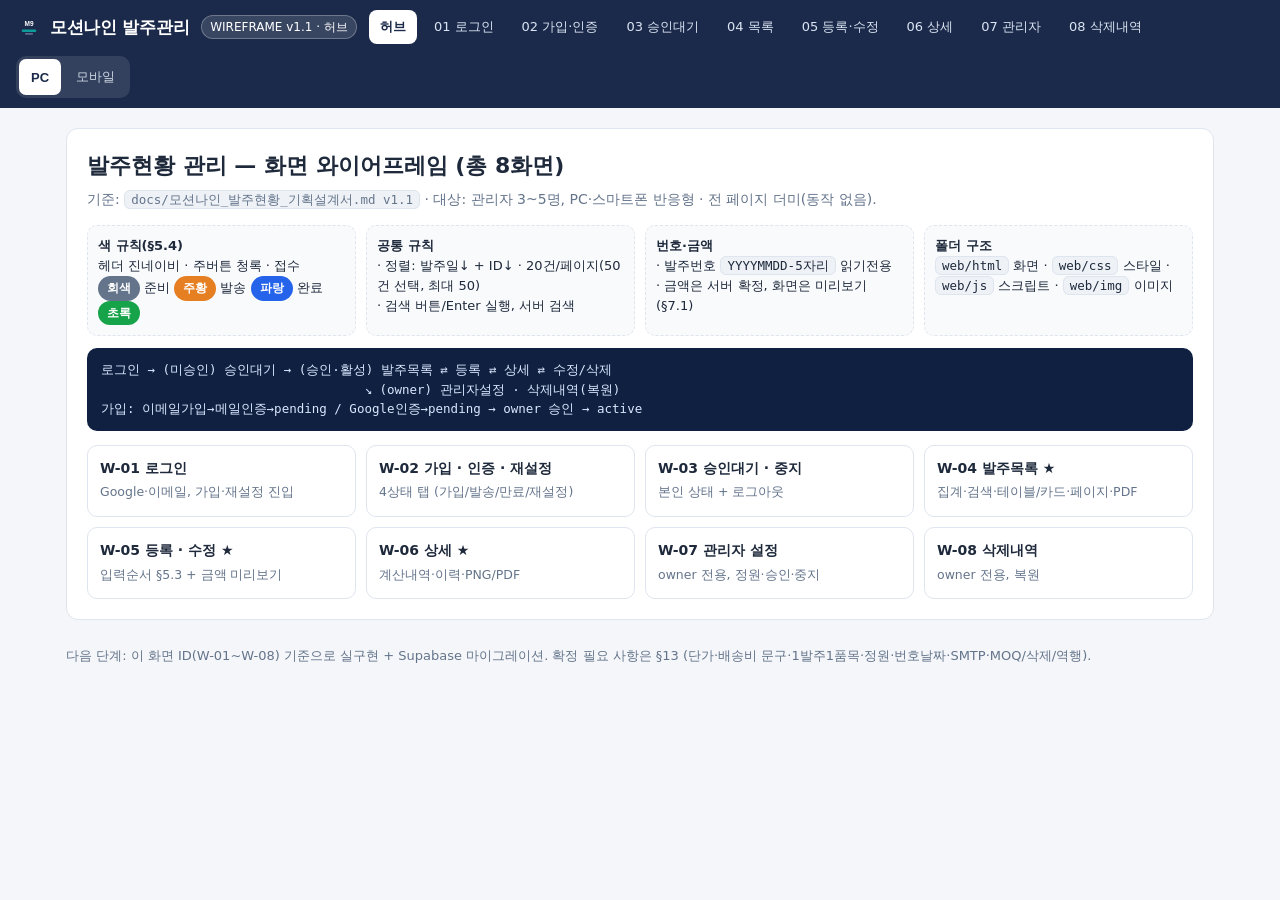
==== web/html/index.html @ 9708a08e "기획 문서·와이어프레임·DB 마이그레이션·AGENTS.md 추가" ====
<!DOCTYPE html>
<html lang="ko">
<head>
<meta charset="UTF-8">
<meta name="viewport" content="width=device-width, initial-scale=1.0">
<meta name="robots" content="noindex">
<link rel="icon" href="../img/favicon.svg" type="image/svg+xml">
<title>모션나인 발주관리 — 와이어프레임 허브</title>
<link rel="stylesheet" href="../css/common.css">
<link rel="stylesheet" href="../css/components.css">
<link rel="stylesheet" href="../css/responsive.css">
</head>
<body>
<div class="topbar">
  <a class="logo" href="index.html"><img src="../img/logo.svg" alt=""> 모션나인 발주관리</a>
  <span class="ver">WIREFRAME v1.1 · 허브</span>
  <nav class="topnav">
    <a href="index.html" class="active">허브</a><a href="login.html">01 로그인</a><a href="signup.html">02 가입·인증</a><a href="pending.html">03 승인대기</a><a href="orders.html">04 목록</a><a href="order-form.html">05 등록·수정</a><a href="order-detail.html">06 상세</a><a href="admin.html">07 관리자</a><a href="trash.html">08 삭제내역</a>
  </nav>
  <div class="spacer"></div>
  <div class="toggle"><button id="btnPc" class="on" type="button">PC</button><button id="btnMo" type="button">모바일</button></div>
</div>
<div class="wrap" id="wrap">
<div class="phone-note">모바일 미리보기 모드입니다.</div>
<div class="hero">
  <h1>발주현황 관리 — 화면 와이어프레임 (총 8화면)</h1>
  <p>기준: <code class="inline">docs/모션나인_발주현황_기획설계서.md v1.1</code> · 대상: 관리자 3~5명, PC·스마트폰 반응형 · 전 페이지 더미(동작 없음).</p>
  <div class="legend">
    <div class="li"><b>색 규칙(§5.4)</b><br>헤더 진네이비 · 주버튼 청록 · 접수 <span class="pill p1">회색</span> 준비 <span class="pill p2">주황</span> 발송 <span class="pill p3">파랑</span> 완료 <span class="pill p9">초록</span></div>
    <div class="li"><b>공통 규칙</b><br>· 정렬: 발주일↓ + ID↓ · 20건/페이지(50건 선택, 최대 50)<br>· 검색 버튼/Enter 실행, 서버 검색</div>
    <div class="li"><b>번호·금액</b><br>· 발주번호 <code class="inline">YYYYMMDD-5자리</code> 읽기전용<br>· 금액은 서버 확정, 화면은 미리보기(§7.1)</div>
    <div class="li"><b>폴더 구조</b><br><code class="inline">web/html</code> 화면 · <code class="inline">web/css</code> 스타일 · <code class="inline">web/js</code> 스크립트 · <code class="inline">web/img</code> 이미지</div>
  </div>
  <div class="flow">로그인 → (미승인) 승인대기 → (승인·활성) 발주목록 ⇄ 등록 ⇄ 상세 ⇄ 수정/삭제
                                   ↘ (owner) 관리자설정 · 삭제내역(복원)
가입: 이메일가입→메일인증→pending / Google인증→pending → owner 승인 → active</div>
  <div class="nav-cards">
    <a href="login.html"><b>W-01 로그인</b><span>Google·이메일, 가입·재설정 진입</span></a>
    <a href="signup.html"><b>W-02 가입 · 인증 · 재설정</b><span>4상태 탭 (가입/발송/만료/재설정)</span></a>
    <a href="pending.html"><b>W-03 승인대기 · 중지</b><span>본인 상태 + 로그아웃</span></a>
    <a href="orders.html"><b>W-04 발주목록 ★</b><span>집계·검색·테이블/카드·페이지·PDF</span></a>
    <a href="order-form.html"><b>W-05 등록 · 수정 ★</b><span>입력순서 §5.3 + 금액 미리보기</span></a>
    <a href="order-detail.html"><b>W-06 상세 ★</b><span>계산내역·이력·PNG/PDF</span></a>
    <a href="admin.html"><b>W-07 관리자 설정</b><span>owner 전용, 정원·승인·중지</span></a>
    <a href="trash.html"><b>W-08 삭제내역</b><span>owner 전용, 복원</span></a>
  </div>
</div>
<p class="foot">다음 단계: 이 화면 ID(W-01~W-08) 기준으로 실구현 + Supabase 마이그레이션. 확정 필요 사항은 §13 (단가·배송비 문구·1발주1품목·정원·번호날짜·SMTP·MOQ/삭제/역행).</p>
</div>
<script src="../js/common.js"></script>
</body>
</html>
---- web/css/common.css ----
/* 모션나인 발주관리 와이어프레임 — common.css
 * 기반: 기획설계서 §5.4 (흰색/밝은회색 바탕, 진네이비 헤더, 청록 주버튼)
 * 역할: 변수·베이스·상단바·레이아웃·공통 버튼 */
:root{
  --navy:#1b2a4a; --navy2:#24365e; --teal:#0e9b9b; --teal-d:#0b7f7f;
  --bg:#f4f6f9; --card:#ffffff; --line:#dfe5ee; --txt:#1e293b; --muted:#64748b;
  --gray-st:#64748b; --orange-st:#e67e22; --blue-st:#2563eb; --green-st:#16a34a;
  --danger:#dc2626; --radius:12px;
}
*{box-sizing:border-box}
body{margin:0;background:var(--bg);color:var(--txt);
  font-family:"Pretendard","Apple SD Gothic Neo","Malgun Gothic",system-ui,sans-serif;
  font-size:16px;line-height:1.55}
a{color:var(--teal-d)}
code.inline{background:#eef2f7;border:1px solid var(--line);border-radius:6px;padding:1px 6px;font-size:12.5px}

/* 상단 네비게이션 (전 페이지 공통) */
.topbar{position:sticky;top:0;z-index:50;background:var(--navy);color:#fff;
  padding:10px 16px;display:flex;gap:12px;align-items:center;flex-wrap:wrap}
.topbar .logo{display:flex;align-items:center;gap:8px;font-weight:800;font-size:17px;letter-spacing:-.3px;text-decoration:none;color:#fff}
.topbar .logo img{width:26px;height:26px}
.topbar .ver{font-size:12px;background:#ffffff22;border:1px solid #ffffff44;padding:2px 8px;border-radius:20px;white-space:nowrap}
.topnav{display:flex;gap:6px;flex-wrap:wrap}
.topnav a{color:#dbe4f3;text-decoration:none;font-size:13px;padding:6px 10px;border-radius:8px;border:1px solid transparent}
.topnav a:hover{background:#ffffff18;border-color:#ffffff33;color:#fff}
.topnav a.active{background:#fff;color:var(--navy);font-weight:800}
.topbar .spacer{flex:1}
.toggle{display:flex;background:#ffffff1c;border-radius:10px;padding:3px;gap:3px}
.toggle button{border:0;border-radius:7px;padding:7px 12px;font-size:13px;cursor:pointer;background:transparent;color:#cbd5e1;min-height:36px}
.toggle button.on{background:#fff;color:var(--navy);font-weight:700}

/* 레이아웃 */
.wrap{max-width:1180px;margin:0 auto;padding:20px 16px 80px}
.wrap.mobile-mode{max-width:430px}
.hero{background:var(--card);border:1px solid var(--line);border-radius:var(--radius);padding:20px}
.hero h1{margin:0 0 6px;font-size:22px}
.hero h3{margin:0 0 6px;font-size:17px}
.hero p{margin:6px 0;color:var(--muted);font-size:14px}
.legend{display:grid;grid-template-columns:repeat(auto-fit,minmax(220px,1fr));gap:10px;margin-top:14px}
.legend .li{background:#f8fafc;border:1px dashed var(--line);border-radius:10px;padding:10px;font-size:13px}
.flow{margin-top:12px;background:#0f2040;color:#dbe7ff;border-radius:10px;padding:12px 14px;
  font-family:ui-monospace,Consolas,monospace;font-size:12.5px;white-space:pre-wrap}

/* 화면 카드 셸 */
.screen{background:var(--card);border:1px solid var(--line);border-radius:var(--radius);margin-top:22px;overflow:hidden}
.screen-head{padding:16px 18px;border-bottom:1px solid var(--line);display:flex;gap:10px;align-items:flex-start;flex-wrap:wrap;background:#fbfdff}
.badge{font-size:12px;font-weight:800;background:var(--navy);color:#fff;border-radius:7px;padding:4px 9px;white-space:nowrap}
.screen-head h2{margin:0;font-size:19px}
.screen-head .sub{width:100%;color:var(--muted);font-size:13.5px;margin:2px 0 0}
.spec{font-size:12.5px;background:#f1f5f9;border-top:1px dashed var(--line);padding:10px 18px;color:#475569}
.mock{padding:18px}
.anno{margin-top:14px;border-top:1px dashed var(--line);padding-top:10px;font-size:12.8px;color:#475569}
.anno b{color:var(--navy)}
.phone-note{display:none;background:#fff7ed;border:1px solid #fed7aa;color:#9a3412;border-radius:10px;padding:10px 12px;font-size:13px;margin-bottom:12px}
.wrap.mobile-mode .phone-note{display:block}
.foot{margin-top:26px;font-size:13px;color:var(--muted)}

/* 앱 바 (목록/상세 상단 더미 헤더) */
.bar{background:var(--navy);color:#fff;border-radius:10px;padding:12px 14px;display:flex;align-items:center;gap:10px;flex-wrap:wrap}
.bar .b-logo{font-weight:800}
.bar .b-user{margin-left:auto;font-size:13px;background:#ffffff20;padding:6px 10px;border-radius:8px}

/* 버튼 */
.btn{border:1px solid var(--line);background:#fff;border-radius:9px;padding:10px 14px;font-size:14px;cursor:pointer;min-height:44px;text-decoration:none;display:inline-block;text-align:center}
.btn.primary{background:var(--teal);border-color:var(--teal);color:#fff;font-weight:700}
.btn.primary:hover{background:var(--teal-d)}
.btn.dark{background:var(--navy);border-color:var(--navy);color:#fff}
.btn.ghost{background:#f8fafc}
.btn.danger{background:#fef2f2;border-color:#fecaca;color:var(--danger)}
.btn.google{background:#fff;border-color:#cbd5e1;font-weight:700}
.btn.sm{min-height:36px;padding:6px 10px;font-size:13px}
.btn:disabled{opacity:.55;cursor:not-allowed}
---- web/css/components.css ----
/* 모션나인 와이어프레임 — components.css
 * 역할: 단계카드·필터·표·폼·요약·타임라인 등 화면 부품 */
.stage-cards{display:grid;grid-template-columns:repeat(4,1fr);gap:10px;margin:14px 0}
.stage{background:#f8fafc;border:1px solid var(--line);border-radius:10px;padding:12px;text-align:center}
.stage b{font-size:20px;display:block}
.stage span{font-size:13px;color:var(--muted)}
.stage.s1 b{color:var(--gray-st)} .stage.s2 b{color:var(--orange-st)}
.stage.s3 b{color:var(--blue-st)} .stage.s9 b{color:var(--green-st)}

.filter{background:#f8fafc;border:1px solid var(--line);border-radius:10px;padding:12px;
  display:flex;gap:8px;flex-wrap:wrap;align-items:center}
.filter input,.filter select,.form input,.form select,.form textarea{
  border:1px solid #cbd5e1;border-radius:8px;padding:10px 11px;font-size:15px;min-height:44px;width:100%;background:#fff}
.filter .grow{flex:1;min-width:200px}

table.grid{width:100%;border-collapse:collapse;margin-top:12px;font-size:14px}
table.grid th,table.grid td{border-bottom:1px solid var(--line);padding:10px 8px;text-align:left}
table.grid th{background:#f1f5f9;font-size:12.5px;color:#475569;white-space:nowrap}
table.grid td.num,table.grid th.num{text-align:right;font-variant-numeric:tabular-nums}

.pill{display:inline-block;font-size:12px;font-weight:800;padding:3px 9px;border-radius:20px;color:#fff;white-space:nowrap}
.p1{background:var(--gray-st)} .p2{background:var(--orange-st)}
.p3{background:var(--blue-st)} .p9{background:var(--green-st)}
.p-pend{background:#a855f7} .p-stop{background:#dc2626}

.pager{display:flex;gap:6px;justify-content:center;margin-top:14px;flex-wrap:wrap;align-items:center}
.cards-m{display:none}

.auth-box{max-width:440px;margin:14px auto;border:1px solid var(--line);border-radius:12px;padding:20px;background:#fff}
.auth-box h3{margin:0 0 4px;text-align:center}
.auth-box .logo-big{text-align:center;font-size:22px;font-weight:900;color:var(--navy);margin-bottom:2px}
.auth-box .logo-big img{width:44px;height:44px;display:block;margin:0 auto 6px}
.auth-box label{font-size:13px;font-weight:700;display:block;margin:12px 0 6px}
.auth-box .row{display:flex;gap:8px}

.hint{font-size:12.5px;color:var(--muted)}
.err{font-size:13px;color:var(--danger);margin-top:6px}
.okbox{background:#f0fdf4;border:1px solid #bbf7d0;border-radius:10px;padding:12px;font-size:14px}
.warnbox{background:#fffbeb;border:1px solid #fde68a;border-radius:10px;padding:12px;font-size:14px}
.errbox{background:#fef2f2;border:1px solid #fecaca;border-radius:10px;padding:12px;font-size:14px}

.tabs{display:flex;gap:6px;flex-wrap:wrap;margin:0 0 12px}
.tabs button{border:1px solid var(--line);background:#f8fafc;border-radius:9px;padding:9px 12px;min-height:44px;cursor:pointer;font-size:13.5px}
.tabs button.on{background:var(--navy);color:#fff;border-color:var(--navy);font-weight:700}
.tabpane{display:none;border:1px solid var(--line);border-radius:10px;padding:14px;background:#fff}
.tabpane.on{display:block}

.form{display:grid;grid-template-columns:1fr 1fr;gap:12px}
.form .full{grid-column:1/-1}
.form .fld label{font-size:13px;font-weight:700;display:block;margin-bottom:6px}
.req{color:var(--danger)}
.f-err{font-size:12.5px;color:var(--danger);margin-top:5px}
.f-help{font-size:12.5px;color:var(--muted);margin-top:5px}

.summary{border:1px solid var(--line);border-radius:10px;background:#f8fafc;padding:14px}
.summary h4{margin:0 0 8px;font-size:14px}
.summary table{width:100%;border-collapse:collapse;font-size:13.5px}
.summary td{padding:5px 0;border-bottom:1px dashed #e2e8f0}
.summary td:last-child{text-align:right;font-variant-numeric:tabular-nums}
.summary .total td{font-weight:800;font-size:15px;border-bottom:0}

.kv{display:grid;grid-template-columns:140px 1fr;gap:6px 10px;font-size:14px}
.kv dt{color:var(--muted)} .kv dd{margin:0}

.timeline{border-left:3px solid var(--line);margin:12px 0 0 6px;padding-left:14px;display:grid;gap:10px;font-size:13.5px}
.modal{border:2px dashed var(--navy);border-radius:12px;padding:14px;background:#fbfdff;margin-top:12px}
.modal input{border:1px solid #cbd5e1;border-radius:8px;padding:10px 11px;font-size:15px;min-height:44px;width:100%}

.quota{height:12px;background:#e2e8f0;border-radius:20px;overflow:hidden}
.quota i{display:block;height:100%;background:var(--teal)}

.formwrap{display:grid;grid-template-columns:2fr 1fr;gap:14px;margin-top:12px}
.nav-cards{display:grid;grid-template-columns:repeat(auto-fit,minmax(240px,1fr));gap:10px;margin-top:14px}
.nav-cards a{border:1px solid var(--line);border-radius:10px;padding:12px;background:#fff;text-decoration:none;color:var(--txt)}
.nav-cards a:hover{border-color:var(--teal)}
.nav-cards b{display:block;font-size:14px}
.nav-cards span{font-size:12.5px;color:var(--muted)}
---- web/css/responsive.css ----
/* 모션나인 와이어프레임 — responsive.css
 * 기획설계서 §5.4: 992px+ 전체테이블·2열폼 / 768~991 중요열 / 767- 카드·1열·하단저장 */
@media(max-width:991px){
  .stage-cards{grid-template-columns:repeat(2,1fr)}
  .formwrap{grid-template-columns:1fr}
}
@media(max-width:767px){
  body{font-size:16px}
  table.grid.desktop-only{display:none}
  .cards-m{display:grid;gap:10px;margin-top:12px}
  .ocard{border:1px solid var(--line);border-radius:12px;padding:13px;background:#fff}
  .ocard .t1{display:flex;justify-content:space-between;gap:8px;font-weight:800;font-size:14px}
  .ocard .t2{font-size:13.5px;color:#334155;margin-top:4px}
  .ocard .t3{display:flex;justify-content:space-between;align-items:center;margin-top:8px;font-size:13px;color:var(--muted)}
  .form{grid-template-columns:1fr}
  .formwrap{grid-template-columns:1fr}
  .sticky-save{position:sticky;bottom:0;background:#ffffffee;border-top:1px solid var(--line);
    padding:10px;margin:14px -18px -18px;display:flex;gap:8px}
  .sticky-save .btn{flex:1}
  .kv{grid-template-columns:110px 1fr}
}
/* 상단 토글 모바일 미리보기 (PC에서도 767px 동작 확인용) */
.wrap.mobile-mode table.grid.desktop-only{display:none}
.wrap.mobile-mode .cards-m{display:grid;gap:10px;margin-top:12px}
.wrap.mobile-mode .ocard{border:1px solid var(--line);border-radius:12px;padding:13px;background:#fff}
.wrap.mobile-mode .ocard .t1{display:flex;justify-content:space-between;gap:8px;font-weight:800;font-size:14px}
.wrap.mobile-mode .ocard .t2{font-size:13.5px;color:#334155;margin-top:4px}
.wrap.mobile-mode .ocard .t3{display:flex;justify-content:space-between;align-items:center;margin-top:8px;font-size:13px;color:var(--muted)}
.wrap.mobile-mode .form{grid-template-columns:1fr}
.wrap.mobile-mode .formwrap{grid-template-columns:1fr}
@media print{.topbar,.toggle,.tabs{display:none}}
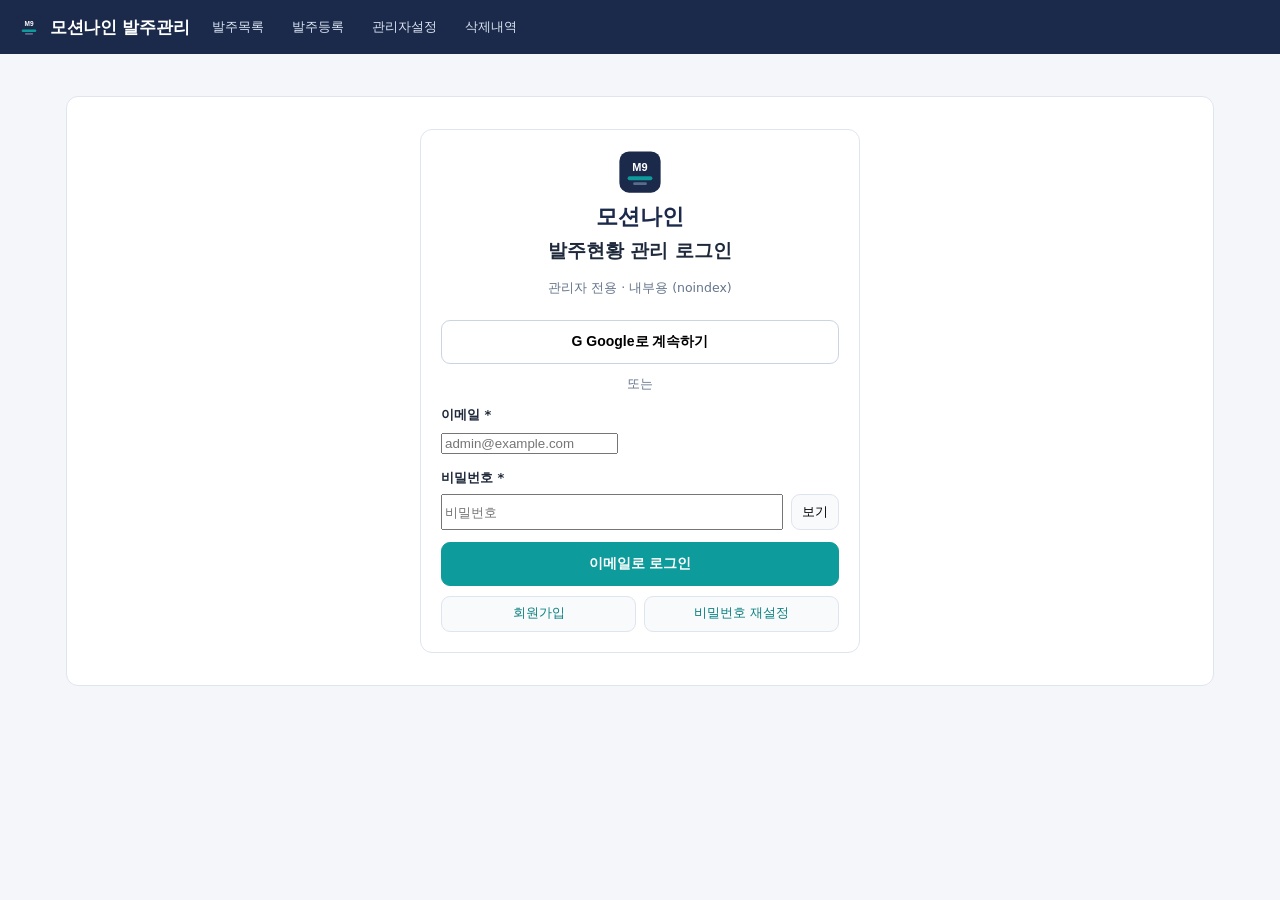
==== commit b0d4a6ca: "실운영 화면 정리: 와이어프레임 잔재 제거·내비 개편·index 리다이렉트" ====
--- a/web/html/index.html
+++ b/web/html/index.html
@@ -4,49 +4,25 @@
 <meta charset="UTF-8">
 <meta name="viewport" content="width=device-width, initial-scale=1.0">
 <meta name="robots" content="noindex">
+<meta http-equiv="refresh" content="0; url=login.html">
 <link rel="icon" href="../img/favicon.svg" type="image/svg+xml">
-<title>모션나인 발주관리 — 와이어프레임 허브</title>
+<title>모션나인 발주관리</title>
 <link rel="stylesheet" href="../css/common.css">
 <link rel="stylesheet" href="../css/components.css">
 <link rel="stylesheet" href="../css/responsive.css">
 </head>
 <body>
-<div class="topbar">
-  <a class="logo" href="index.html"><img src="../img/logo.svg" alt=""> 모션나인 발주관리</a>
-  <span class="ver">WIREFRAME v1.1 · 허브</span>
-  <nav class="topnav">
-    <a href="index.html" class="active">허브</a><a href="login.html">01 로그인</a><a href="signup.html">02 가입·인증</a><a href="pending.html">03 승인대기</a><a href="orders.html">04 목록</a><a href="order-form.html">05 등록·수정</a><a href="order-detail.html">06 상세</a><a href="admin.html">07 관리자</a><a href="trash.html">08 삭제내역</a>
-  </nav>
-  <div class="spacer"></div>
-  <div class="toggle"><button id="btnPc" class="on" type="button">PC</button><button id="btnMo" type="button">모바일</button></div>
+<div class="wrap" id="wrap">
+<section class="screen">
+  <div class="mock">
+    <div class="auth-box">
+      <div class="logo-big"><img src="../img/logo.svg" alt="모션나인">모션나인</div>
+      <p class="hint" style="text-align:center">이동 중입니다… 자동으로 넘어가지 않으면 아래 버튼을 눌러주세요.</p>
+      <a class="btn primary" style="width:100%;margin-top:12px;display:block;text-align:center" href="login.html">로그인으로 이동</a>
+    </div>
+  </div>
+</section>
 </div>
-<div class="wrap" id="wrap">
-<div class="phone-note">모바일 미리보기 모드입니다.</div>
-<div class="hero">
-  <h1>발주현황 관리 — 화면 와이어프레임 (총 8화면)</h1>
-  <p>기준: <code class="inline">docs/모션나인_발주현황_기획설계서.md v1.1</code> · 대상: 관리자 3~5명, PC·스마트폰 반응형 · 전 페이지 더미(동작 없음).</p>
-  <div class="legend">
-    <div class="li"><b>색 규칙(§5.4)</b><br>헤더 진네이비 · 주버튼 청록 · 접수 <span class="pill p1">회색</span> 준비 <span class="pill p2">주황</span> 발송 <span class="pill p3">파랑</span> 완료 <span class="pill p9">초록</span></div>
-    <div class="li"><b>공통 규칙</b><br>· 정렬: 발주일↓ + ID↓ · 20건/페이지(50건 선택, 최대 50)<br>· 검색 버튼/Enter 실행, 서버 검색</div>
-    <div class="li"><b>번호·금액</b><br>· 발주번호 <code class="inline">YYYYMMDD-5자리</code> 읽기전용<br>· 금액은 서버 확정, 화면은 미리보기(§7.1)</div>
-    <div class="li"><b>폴더 구조</b><br><code class="inline">web/html</code> 화면 · <code class="inline">web/css</code> 스타일 · <code class="inline">web/js</code> 스크립트 · <code class="inline">web/img</code> 이미지</div>
-  </div>
-  <div class="flow">로그인 → (미승인) 승인대기 → (승인·활성) 발주목록 ⇄ 등록 ⇄ 상세 ⇄ 수정/삭제
-                                   ↘ (owner) 관리자설정 · 삭제내역(복원)
-가입: 이메일가입→메일인증→pending / Google인증→pending → owner 승인 → active</div>
-  <div class="nav-cards">
-    <a href="login.html"><b>W-01 로그인</b><span>Google·이메일, 가입·재설정 진입</span></a>
-    <a href="signup.html"><b>W-02 가입 · 인증 · 재설정</b><span>4상태 탭 (가입/발송/만료/재설정)</span></a>
-    <a href="pending.html"><b>W-03 승인대기 · 중지</b><span>본인 상태 + 로그아웃</span></a>
-    <a href="orders.html"><b>W-04 발주목록 ★</b><span>집계·검색·테이블/카드·페이지·PDF</span></a>
-    <a href="order-form.html"><b>W-05 등록 · 수정 ★</b><span>입력순서 §5.3 + 금액 미리보기</span></a>
-    <a href="order-detail.html"><b>W-06 상세 ★</b><span>계산내역·이력·PNG/PDF</span></a>
-    <a href="admin.html"><b>W-07 관리자 설정</b><span>owner 전용, 정원·승인·중지</span></a>
-    <a href="trash.html"><b>W-08 삭제내역</b><span>owner 전용, 복원</span></a>
-  </div>
-</div>
-<p class="foot">다음 단계: 이 화면 ID(W-01~W-08) 기준으로 실구현 + Supabase 마이그레이션. 확정 필요 사항은 §13 (단가·배송비 문구·1발주1품목·정원·번호날짜·SMTP·MOQ/삭제/역행).</p>
-</div>
-<script src="../js/common.js"></script>
+<script>location.replace('login.html');</script>
 </body>
 </html>
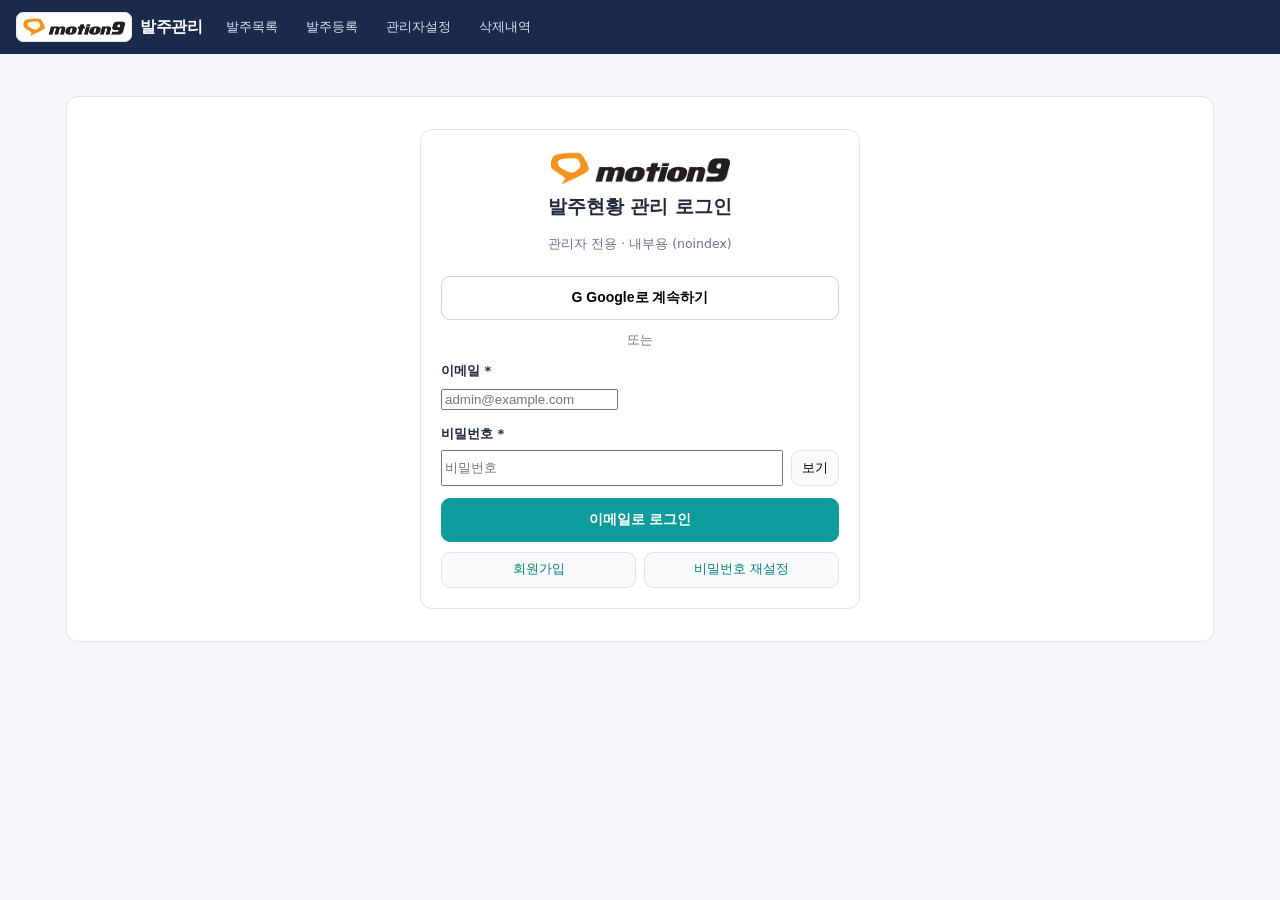
==== commit 51659586: "feat: 실제 모션나인 로고를 웹 화면에 적용" ====
--- a/web/html/index.html
+++ b/web/html/index.html
@@ -16,7 +16,7 @@
 <section class="screen">
   <div class="mock">
     <div class="auth-box">
-      <div class="logo-big"><img src="../img/logo.svg" alt="모션나인">모션나인</div>
+      <div class="logo-big"><img src="../img/logo.jpg" alt="Motion9"></div>
       <p class="hint" style="text-align:center">이동 중입니다… 자동으로 넘어가지 않으면 아래 버튼을 눌러주세요.</p>
       <a class="btn primary" style="width:100%;margin-top:12px;display:block;text-align:center" href="login.html">로그인으로 이동</a>
     </div>
--- a/web/css/common.css
+++ b/web/css/common.css
@@ -18,7 +18,9 @@
 .topbar{position:sticky;top:0;z-index:50;background:var(--navy);color:#fff;
   padding:10px 16px;display:flex;gap:12px;align-items:center;flex-wrap:wrap}
 .topbar .logo{display:flex;align-items:center;gap:8px;font-weight:800;font-size:17px;letter-spacing:-.3px;text-decoration:none;color:#fff}
-.topbar .logo img{width:26px;height:26px}
+.topbar .logo img{width:116px;height:auto;display:block;padding:4px 6px;
+  background:#fff;border:1px solid #e2e8f0;border-radius:7px}
+.topbar .logo .logo-label{white-space:nowrap;font-size:16px}
 .topbar .ver{font-size:12px;background:#ffffff22;border:1px solid #ffffff44;padding:2px 8px;border-radius:20px;white-space:nowrap}
 .topnav{display:flex;gap:6px;flex-wrap:wrap}
 .topnav a{color:#dbe4f3;text-decoration:none;font-size:13px;padding:6px 10px;border-radius:8px;border:1px solid transparent}
--- a/web/css/components.css
+++ b/web/css/components.css
@@ -29,7 +29,7 @@
 .auth-box{max-width:440px;margin:14px auto;border:1px solid var(--line);border-radius:12px;padding:20px;background:#fff}
 .auth-box h3{margin:0 0 4px;text-align:center}
 .auth-box .logo-big{text-align:center;font-size:22px;font-weight:900;color:var(--navy);margin-bottom:2px}
-.auth-box .logo-big img{width:44px;height:44px;display:block;margin:0 auto 6px}
+.auth-box .logo-big img{width:180px;max-width:100%;height:auto;display:block;margin:0 auto 6px}
 .auth-box label{font-size:13px;font-weight:700;display:block;margin:12px 0 6px}
 .auth-box .row{display:flex;gap:8px}
 
